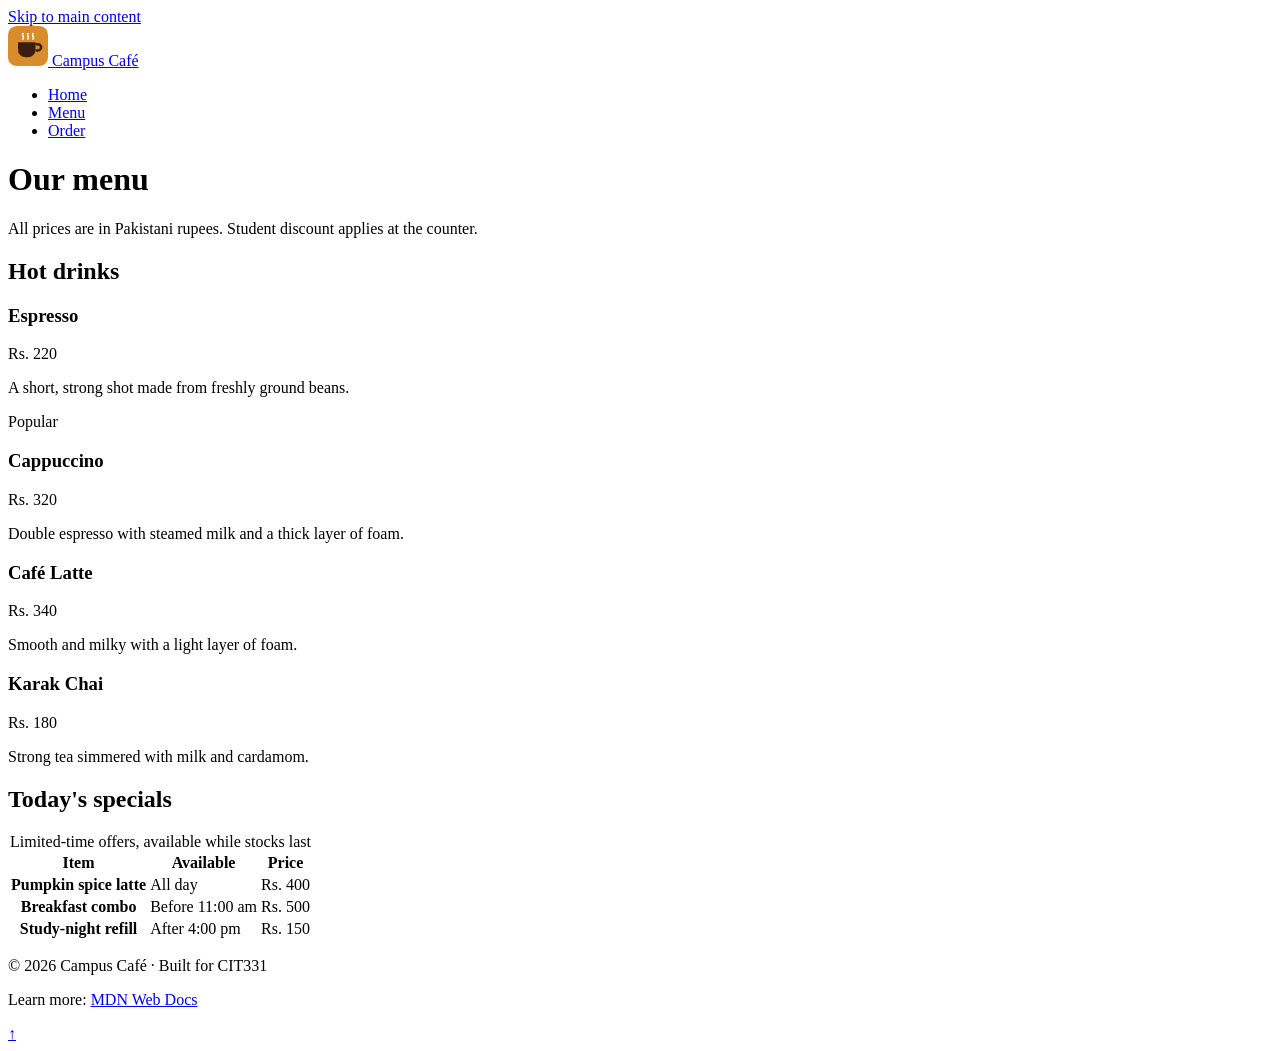
==== menu.html @ a9da99b3 "added the menu code" ====
<!DOCTYPE html>
<html lang="en">
<head>
  <meta charset="UTF-8">
  <meta name="viewport" content="width=device-width, initial-scale=1.0">
  <meta name="description" content="The Campus Café menu: hot drinks, cold drinks and snacks.">
  <title>Campus Café | Menu</title>
  <link rel="stylesheet" href="css/styles.css">
</head>
<body id="top">
  <a class="skip-link" href="#main">Skip to main content</a>
 
  <header class="site-header">
    <a class="brand" href="index.html">
      <img src="assets/logo.svg" alt="" width="40" height="40">
      <span>Campus Café</span>
    </a>
    <nav aria-label="Main">
      <ul class="nav-list">
        <li><a href="index.html">Home</a></li>
        <li><a href="menu.html" class="active" aria-current="page">Menu</a></li>
        <li><a href="order.html">Order</a></li>
      </ul>
    </nav>
  </header>
 
  <main id="main">
    <h1>Our menu</h1>
    <p>All prices are in Pakistani rupees. Student discount applies at the counter.</p>
 
    <section class="menu-group">
      <h2>Hot drinks</h2>
      <div class="menu-list">
        <article class="menu-item">
          <div class="item-head">
            <h3>Espresso</h3>
            <span class="price">Rs. 220</span>
          </div>
          <p>A short, strong shot made from freshly ground beans.</p>
        </article>
        <article class="menu-item">
          <span class="badge">Popular</span>
          <div class="item-head">
            <h3>Cappuccino</h3>
            <span class="price">Rs. 320</span>
          </div>
          <p>Double espresso with steamed milk and a thick layer of foam.</p>
        </article>
        <article class="menu-item">
          <div class="item-head">
            <h3>Caf&eacute; Latte</h3>
            <span class="price">Rs. 340</span>
          </div>
          <p>Smooth and milky with a light layer of foam.</p>
        </article>
        <article class="menu-item">
          <div class="item-head">
            <h3>Karak Chai</h3>
            <span class="price">Rs. 180</span>
          </div>
          <p>Strong tea simmered with milk and cardamom.</p>
        </article>
      </div>
    </section>
 
    <!-- Step 2.4: add the Cold drinks and Snacks sections here -->
 
    <section class="specials">
      <h2>Today's specials</h2>
      <div class="table-wrap">
        <table>
          <caption>Limited-time offers, available while stocks last</caption>
          <thead>
            <tr>
              <th scope="col">Item</th>
              <th scope="col">Available</th>
              <th scope="col">Price</th>
            </tr>
          </thead>
          <tbody>
            <tr><th scope="row">Pumpkin spice latte</th><td>All day</td><td>Rs. 400</td></tr>
            <tr><th scope="row">Breakfast combo</th><td>Before 11:00 am</td><td>Rs. 500</td></tr>
            <tr><th scope="row">Study-night refill</th><td>After 4:00 pm</td><td>Rs. 150</td></tr>
          </tbody>
        </table>
      </div>
    </section>
  </main>
 
  <footer class="site-footer">
    <p>&copy; 2026 Campus Caf&eacute; &middot; Built for CIT331</p>
    <p>Learn more: <a href="https://developer.mozilla.org/" target="_blank" rel="noopener noreferrer">MDN Web Docs</a></p>
  </footer>
 
  <a class="back-to-top" href="#top" aria-label="Back to top">&uarr;</a>
</body>
</html>
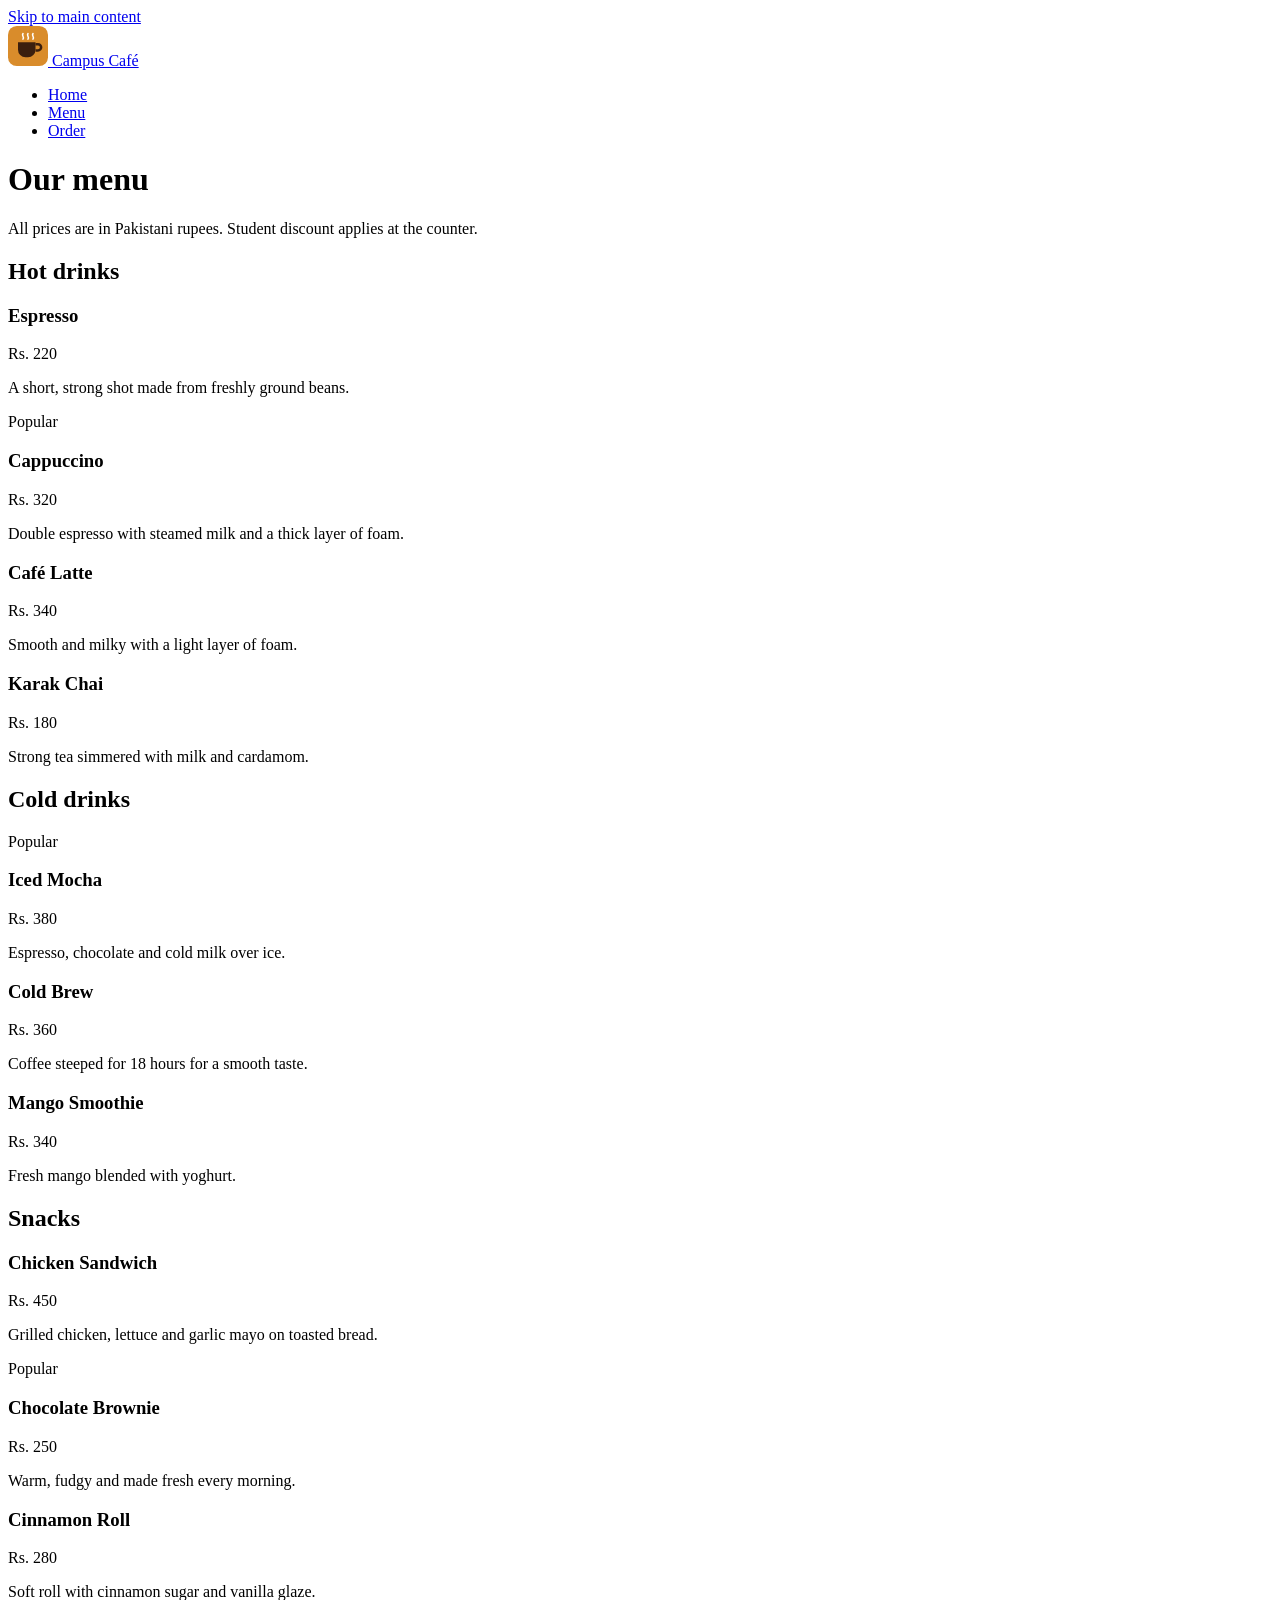
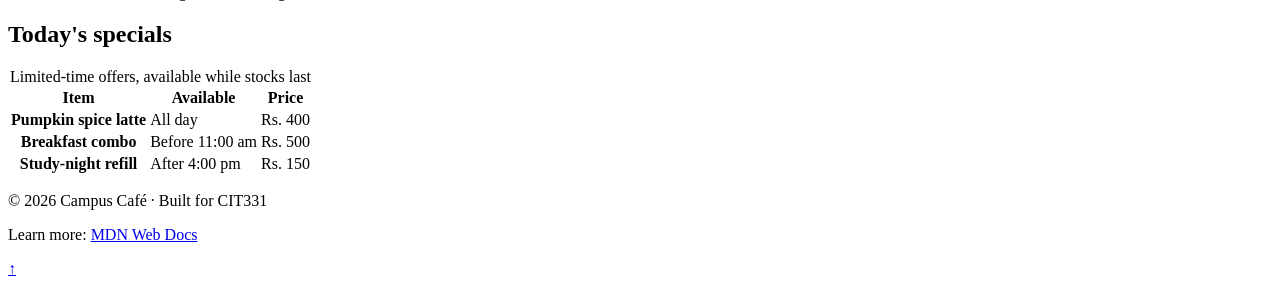
==== commit 144ea9bd: "updated the  menu" ====
--- a/menu.html
+++ b/menu.html
@@ -62,8 +62,65 @@
         </article>
       </div>
     </section>
- 
-    <!-- Step 2.4: add the Cold drinks and Snacks sections here -->
+
+      <!-- Step 2.4: add the Cold drinks and Snacks sections here -->
+
+    <section class="menu-group">
+      <h2>Cold drinks</h2>
+      <div class="menu-list">
+        <article class="menu-item">
+            <span class="badge">Popular</span>
+          <div class="item-head">
+            <h3>Iced Mocha</h3>
+            <span class="price">Rs. 380</span>
+          </div>
+          <p>Espresso, chocolate and cold milk over ice.</p>
+        </article>
+        <article class="menu-item">
+          <div class="item-head">
+            <h3>Cold Brew</h3>
+            <span class="price">Rs. 360</span>
+          </div>
+          <p>Coffee steeped for 18 hours for a smooth taste.</p>
+        </article>
+        <article class="menu-item">
+          <div class="item-head">
+            <h3>Mango Smoothie</h3>
+            <span class="price">Rs. 340</span>
+          </div>
+          <p>Fresh mango blended with yoghurt.</p>
+        </article>
+      </div>
+    </section>
+    <section class="menu-group">
+        <h2>Snacks</h2>
+        <div class="menu-list">
+            <article class="menu-item">
+            <div class="item-head">
+                <h3>Chicken Sandwich</h3>
+                <span class="price">Rs. 450</span>
+            </div>
+            <p>Grilled chicken, lettuce and garlic mayo on toasted bread.</p>
+            </article>
+            <article class="menu-item">
+            <span class="badge">Popular</span>
+            <div class="item-head">
+                <h3>Chocolate Brownie</h3>
+                <span class="price">Rs. 250</span>
+            </div>
+            <p>Warm, fudgy and made fresh every morning.</p>
+            </article>
+            <article class="menu-item">
+            <div class="item-head">
+                <h3>Cinnamon Roll</h3>
+                <span class="price">Rs. 280</span>
+            </div>
+            <p>Soft roll with cinnamon sugar and vanilla glaze.</p>
+            </article>
+        </div>
+        </section>
+    
+  
  
     <section class="specials">
       <h2>Today's specials</h2>
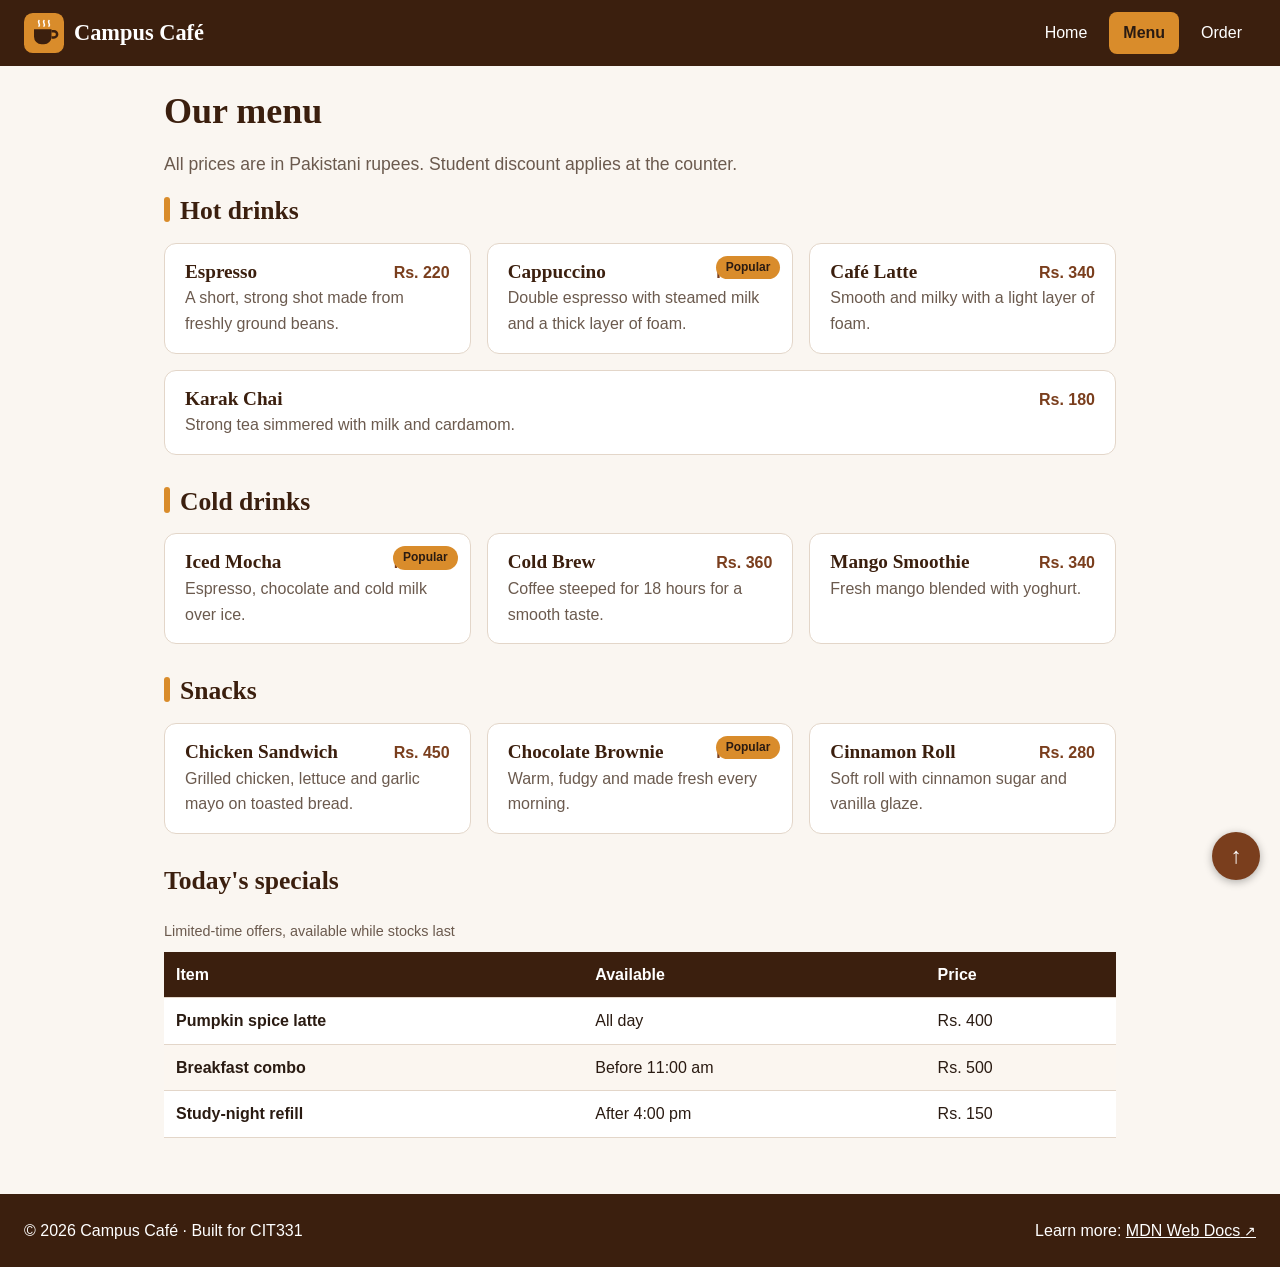
==== commit 7e67d83f: "task 6 done" ====
--- a/menu.html
+++ b/menu.html
@@ -1,6 +1,7 @@
 <!DOCTYPE html>
 <html lang="en">
 <head>
+  <script src="js/order.js" defer></script>
   <meta charset="UTF-8">
   <meta name="viewport" content="width=device-width, initial-scale=1.0">
   <meta name="description" content="The Campus Café menu: hot drinks, cold drinks and snacks.">
@@ -92,6 +93,7 @@
         </article>
       </div>
     </section>
+    
     <section class="menu-group">
         <h2>Snacks</h2>
         <div class="menu-list">
--- a/css/styles.css
+++ b/css/styles.css
@@ -0,0 +1,433 @@
+/* ===== Campus Café: styles.css ===== */
+ 
+/* ---------- 1. Reset, tokens and base typography ---------- */
+*, *::before, *::after {
+  box-sizing: border-box;
+}
+ 
+:root {
+  --brand: #7a3e1d;
+  --brand-dark: #3b1f0e;
+  --accent: #d98c2b;
+  --bg: #faf6f1;
+  --surface: #ffffff;
+  --text: #2a1b12;
+  --muted: #6b5a4e;
+  --border: #e3d6c9;
+  --space: 16px;
+  --radius: 12px;
+}
+ 
+body {
+  margin: 0;
+  font-family: "Segoe UI", Arial, sans-serif;
+  font-size: 1rem;
+  line-height: 1.6;
+  color: var(--text);
+  background: var(--bg);
+}
+
+/* ---------- 2. Headings, links, focus ---------- */
+h1, h2, h3 {
+  font-family: Georgia, "Times New Roman", serif;
+  color: var(--brand-dark);
+  line-height: 1.2;
+}
+h1 { font-size: 2.25rem; margin: 0 0 var(--space); }
+h2 { font-size: 1.6rem;  margin: 0 0 var(--space); }
+h3 { font-size: 1.2rem;  margin: 0 0 8px; }
+ 
+a { color: var(--brand); }
+a:hover {
+  color: var(--brand-dark);
+  text-decoration-thickness: 3px;
+}
+ 
+a:focus-visible,
+button:focus-visible,
+input:focus-visible,
+select:focus-visible,
+textarea:focus-visible {
+  outline: 3px solid var(--brand);
+  outline-offset: 3px;
+}
+
+/* ---------- 3. Page shell ---------- */
+#main {
+  max-width: 1000px;
+  margin: 0 auto;
+  padding: 24px;
+}
+main > section,
+main > aside,
+main > figure {
+  margin: 0 0 32px;
+}
+h1 + p {
+  font-size: 1.1rem;
+  color: var(--muted);
+}
+ 
+/* ---------- 4. Header and navigation ---------- */
+
+.brand {
+  color: #fff;
+  text-decoration: none;
+  font-family: Georgia, "Times New Roman", serif;
+  font-size: 1.4rem;
+  font-weight: 700;
+}
+.nav-list {
+  list-style: none;
+  margin: 12px 0 0;
+  padding: 0;
+}
+.nav-list li { display: inline-block; }
+.nav-list a {
+  display: inline-block;
+  color: #fff;
+  text-decoration: none;
+  padding: 8px 14px;
+  border-radius: 8px;
+}
+.nav-list a:not(.active):hover {
+  background: rgba(255, 255, 255, 0.18);
+}
+.nav-list a.active {
+  background: var(--accent);
+  color: var(--text);
+  font-weight: 700;
+}
+ 
+/* ---------- 5. Footer ---------- */
+.site-footer {
+  background: var(--brand-dark);
+  color: #fff;
+  padding: 20px 24px;
+}
+.site-footer p { margin: 4px 0; }
+.site-footer a { color: #fff; }
+
+/* ---------- 6. Hero, buttons, cards ---------- */
+.hero {
+  background: var(--brand);
+  color: #fff;
+  padding: 48px 32px;
+  border-radius: var(--radius);
+}
+.hero h1,
+.hero p {
+  color: #fff;
+}
+.hero h1 { margin-bottom: 12px; }
+ 
+.btn {
+  display: inline-block;
+  background: var(--accent);
+  color: var(--text);
+  font: inherit;
+  font-weight: 700;
+  padding: 12px 24px;
+  border: 2px solid var(--accent);
+  border-radius: 999px;
+  text-decoration: none;
+  cursor: pointer;
+}
+.btn:hover {
+  background: var(--brand-dark);
+  border-color: var(--brand-dark);
+  color: #fff;
+}
+.btn-secondary {
+  background: transparent;
+  color: var(--brand-dark);
+  border-color: var(--brand-dark);
+}
+.btn-secondary:hover {
+  background: var(--brand-dark);
+  color: #fff;
+}
+ 
+.card {
+  background: var(--surface);
+  border: 1px solid var(--border);
+  border-radius: var(--radius);
+  padding: 20px;
+  box-shadow: 0 2px 6px rgba(59, 31, 14, 0.08);
+}
+.logo-figure { text-align: center; }
+figcaption { color: var(--muted); font-size: 0.9rem; }
+
+/* ---------- 7. Menu, tables ---------- */
+.menu-group h2::before {
+  content: "";
+  display: inline-block;
+  width: 6px;
+  height: 1em;
+  margin-right: 10px;
+  background: var(--accent);
+  border-radius: 3px;
+  vertical-align: -0.12em;
+}
+.menu-item {
+  background: var(--surface);
+  border: 1px solid var(--border);
+  border-radius: var(--radius);
+  padding: 16px 20px;
+  margin-bottom: 16px;
+}
+.menu-item p { margin: 0; color: var(--muted); }
+.item-head h3 { margin: 0; }
+.price { font-weight: 700; color: var(--brand); }
+ 
+table {
+  width: 100%;
+  border-collapse: collapse;
+  background: var(--surface);
+}
+caption {
+  text-align: left;
+  padding: 8px 0;
+  color: var(--muted);
+  font-size: 0.9rem;
+}
+th, td {
+  text-align: left;
+  padding: 10px 12px;
+  border-bottom: 1px solid var(--border);
+}
+thead th {
+  background: var(--brand-dark);
+  color: #fff;
+}
+tbody th { font-weight: 600; }
+tbody tr:nth-child(even) { background: #fbf6f0; }
+ 
+/* ---------- 8. Attribute selectors and pseudo-elements ---------- */
+a[href^="http"]::after {
+  content: " \2197";
+  font-size: 0.85em;
+}
+
+/* ---------- 9. Forms ---------- */
+form > fieldset {
+  background: var(--surface);
+  border: 1px solid var(--border);
+  border-radius: var(--radius);
+  padding: 16px 20px;
+  margin: 0 0 20px;
+}
+legend {
+  font-weight: 700;
+  padding: 0 8px;
+  color: var(--brand-dark);
+}
+label { font-weight: 600; }
+ 
+input, select, textarea {
+  font: inherit;
+  width: 100%;
+  padding: 10px 12px;
+  border: 1px solid var(--border);
+  border-radius: 8px;
+  background: #fff;
+  color: var(--text);
+}
+input[type="radio"],
+input[type="checkbox"] {
+  width: auto;
+  margin-right: 8px;
+}
+input[required],
+select[required] {
+  border-left: 4px solid var(--accent);
+}
+input[placeholder]:not(:placeholder-shown):invalid {
+  border-color: #b3261e;
+}
+::placeholder {
+  color: var(--muted);
+  opacity: 1;
+}
+#message {
+  min-height: 1.6em;
+  font-weight: 600;
+  color: #0a6b50;
+}
+/* ---------- 10. Positioning ---------- */
+ 
+/* sticky: stays at the top while the page scrolls */
+
+ 
+/* absolute: placed inside its nearest positioned parent */
+.menu-item { position: relative; }
+.badge {
+  position: absolute;
+  top: 12px;
+  right: 12px;
+  background: var(--accent);
+  color: var(--text);
+  font-size: 0.75rem;
+  font-weight: 700;
+  padding: 2px 10px;
+  border-radius: 999px;
+}
+ 
+/* fixed: stays in the corner of the screen */
+.back-to-top {
+  position: fixed;
+  right: 20px;
+  bottom: 20px;
+  width: 48px;
+  height: 48px;
+  display: flex;
+  align-items: center;
+  justify-content: center;
+  background: var(--brand);
+  color: #fff;
+  font-size: 1.4rem;
+  text-decoration: none;
+  border-radius: 50%;
+  box-shadow: 0 2px 8px rgba(0, 0, 0, 0.3);
+}
+.back-to-top:hover { background: var(--brand-dark); color: #fff; }
+ 
+/* skip link: parked off-screen until it gets keyboard focus */
+.skip-link {
+  position: absolute;
+  left: -9999px;
+  top: 0;
+}
+.skip-link:focus {
+  left: 8px;
+  top: 8px;
+  z-index: 200;
+  background: #fff;
+  color: var(--brand-dark);
+  padding: 8px 14px;
+  border-radius: 8px;
+}
+
+/* ---------- 11. Flexbox: header, nav, footer ---------- */
+.site-header {
+  display: flex;
+  flex-wrap: wrap;
+  align-items: center;
+  justify-content: space-between;
+  gap: 12px;
+  position: sticky;
+  top: 0;
+  z-index: 100;
+  background: var(--brand-dark);
+  color: #fff;
+  padding: 12px 24px;
+}
+
+
+.brand {
+  display: flex;
+  align-items: center;
+  gap: 10px;
+}
+.nav-list {
+  display: flex;
+  gap: 8px;
+  margin: 0;
+}
+ 
+.site-footer {
+  display: flex;
+  flex-wrap: wrap;
+  align-items: center;
+  justify-content: space-between;
+  gap: 8px 24px;
+}
+
+/* ---------- 12. Flexbox: cards and menu ---------- */
+.card-row {
+  display: flex;
+  flex-wrap: wrap;
+  gap: 16px;
+}
+.card-row > .card {
+  flex: 1 1 260px;
+}
+ 
+.menu-list {
+  display: flex;
+  flex-wrap: wrap;
+  gap: 16px;
+}
+.menu-item {
+  flex: 1 1 300px;
+  margin-bottom: 0;
+}
+.item-head {
+  display: flex;
+  justify-content: space-between;
+  align-items: baseline;
+  gap: 12px;
+}
+ 
+/* keep the footer at the bottom of short pages */
+body {
+  min-height: 100vh;
+  display: flex;
+  flex-direction: column;
+}
+#main {
+  width: 100%;
+  flex: 1;
+}
+
+/* ---------- 13. Flexbox: form layout ---------- */
+.form-row {
+  display: flex;
+  flex-wrap: wrap;
+  gap: 16px;
+  margin-bottom: 16px;
+}
+.form-row > .field,
+.form-row > .choice {
+  flex: 1 1 220px;
+}
+.field {
+  display: flex;
+  flex-direction: column;
+  gap: 6px;
+  margin-bottom: 4px;
+}
+ 
+fieldset.choice {
+  display: flex;
+  flex-direction: column;
+  gap: 8px;
+  margin: 0;
+  border: 1px solid var(--border);
+  border-radius: 8px;
+  padding: 12px 16px;
+}
+ 
+.saved-orders { margin-top: 40px; }
+.table-wrap { overflow-x: auto; margin-bottom: 16px; }
+
+/* ---------- 14. Responsive ---------- */
+img {
+  max-width: 100%;
+  height: auto;
+}
+ 
+@media (max-width: 768px) {
+  h1 { font-size: 1.9rem; }
+  #main { padding: 16px; }
+  .hero { padding: 32px 20px; }
+  .site-header { flex-direction: column; align-items: flex-start; }
+}
+ 
+@media (max-width: 480px) {
+  .nav-list { flex-wrap: wrap; }
+  .btn { display: block; width: 100%; text-align: center; }
+  .site-footer { flex-direction: column; align-items: flex-start; }
+}
+
+
